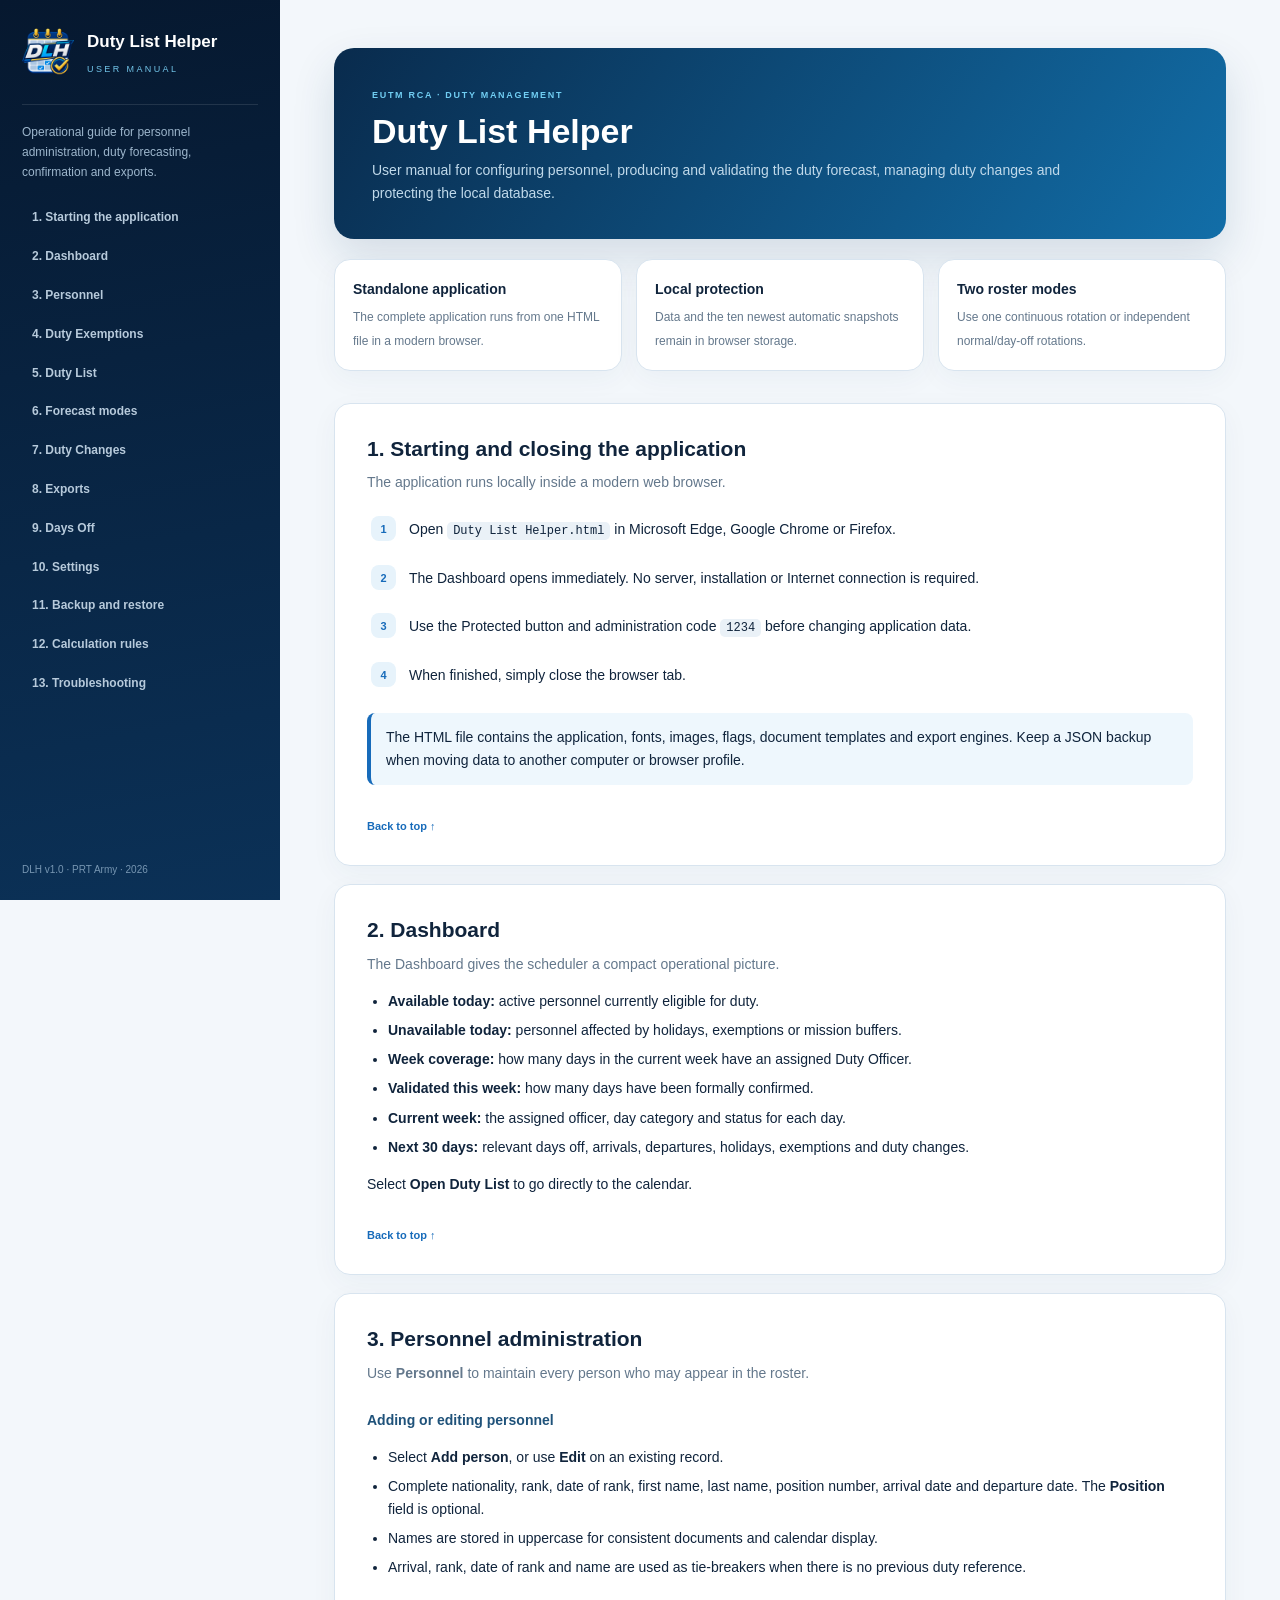
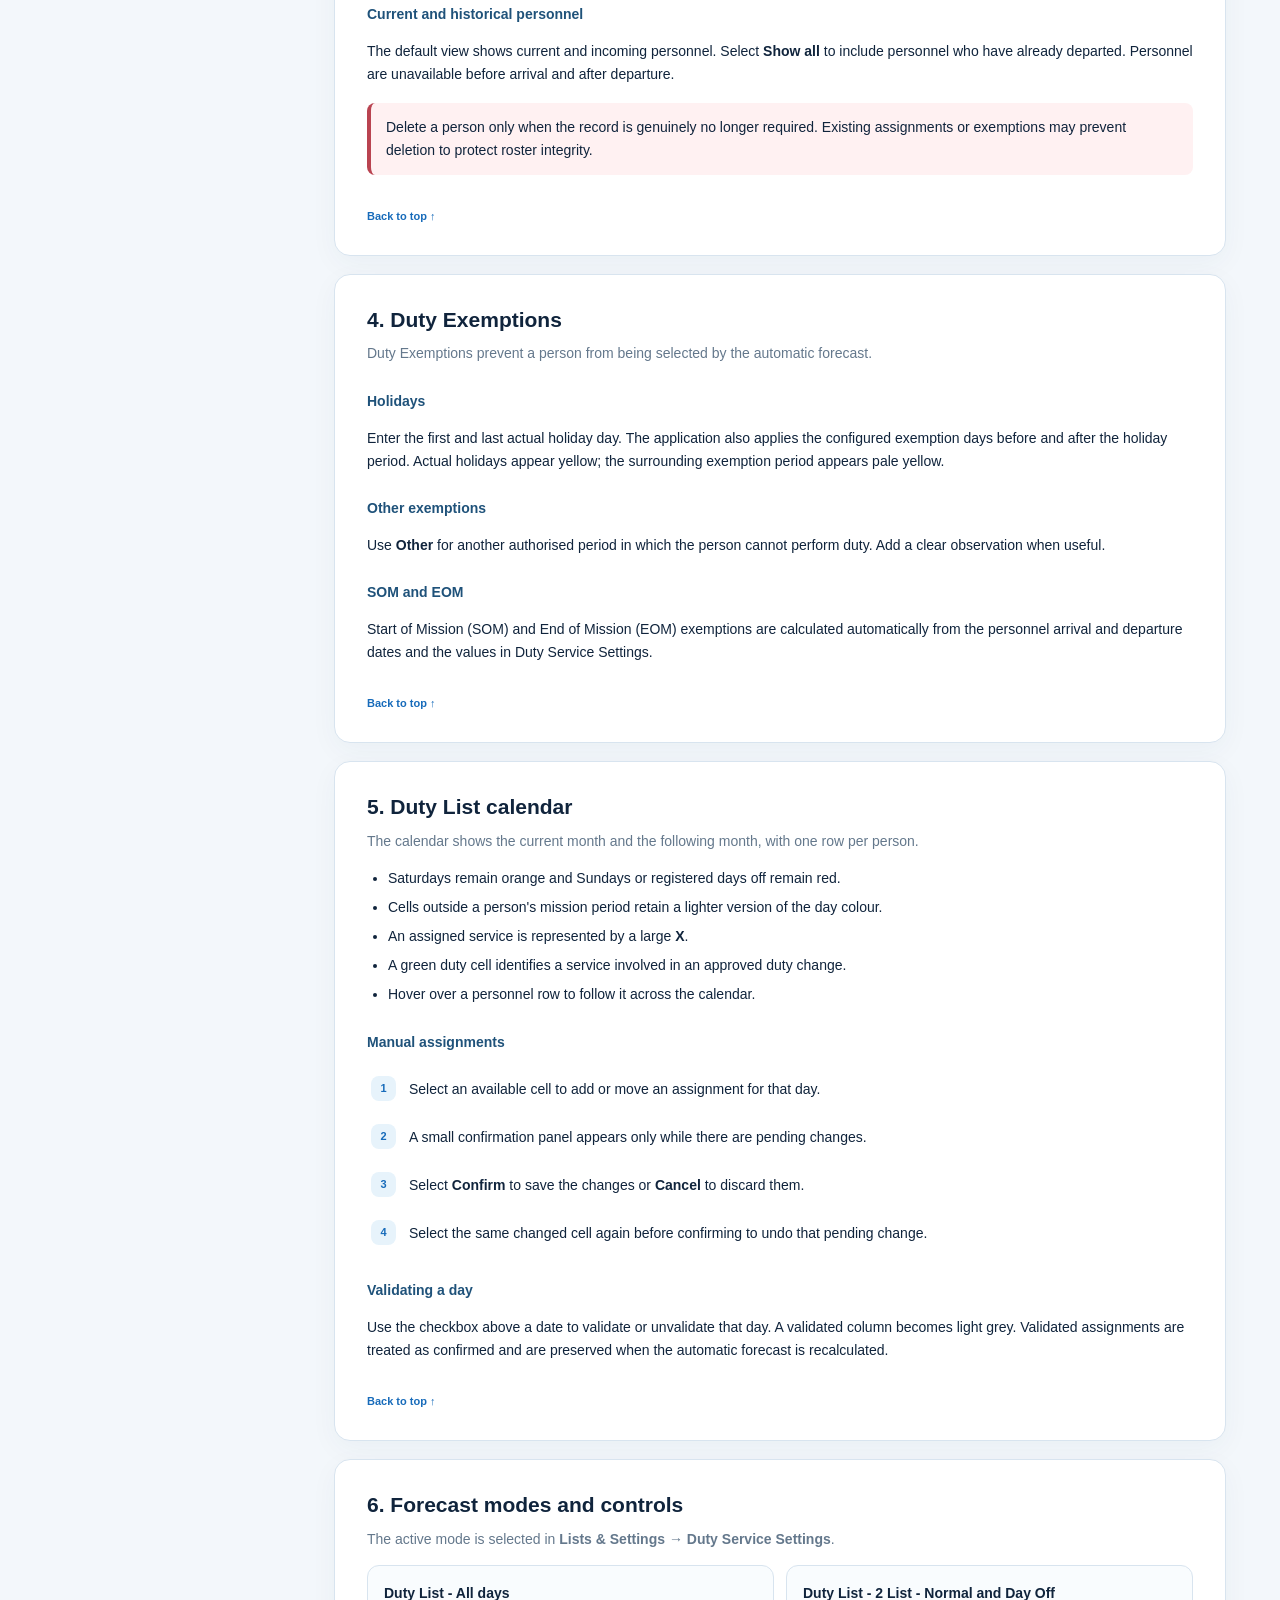
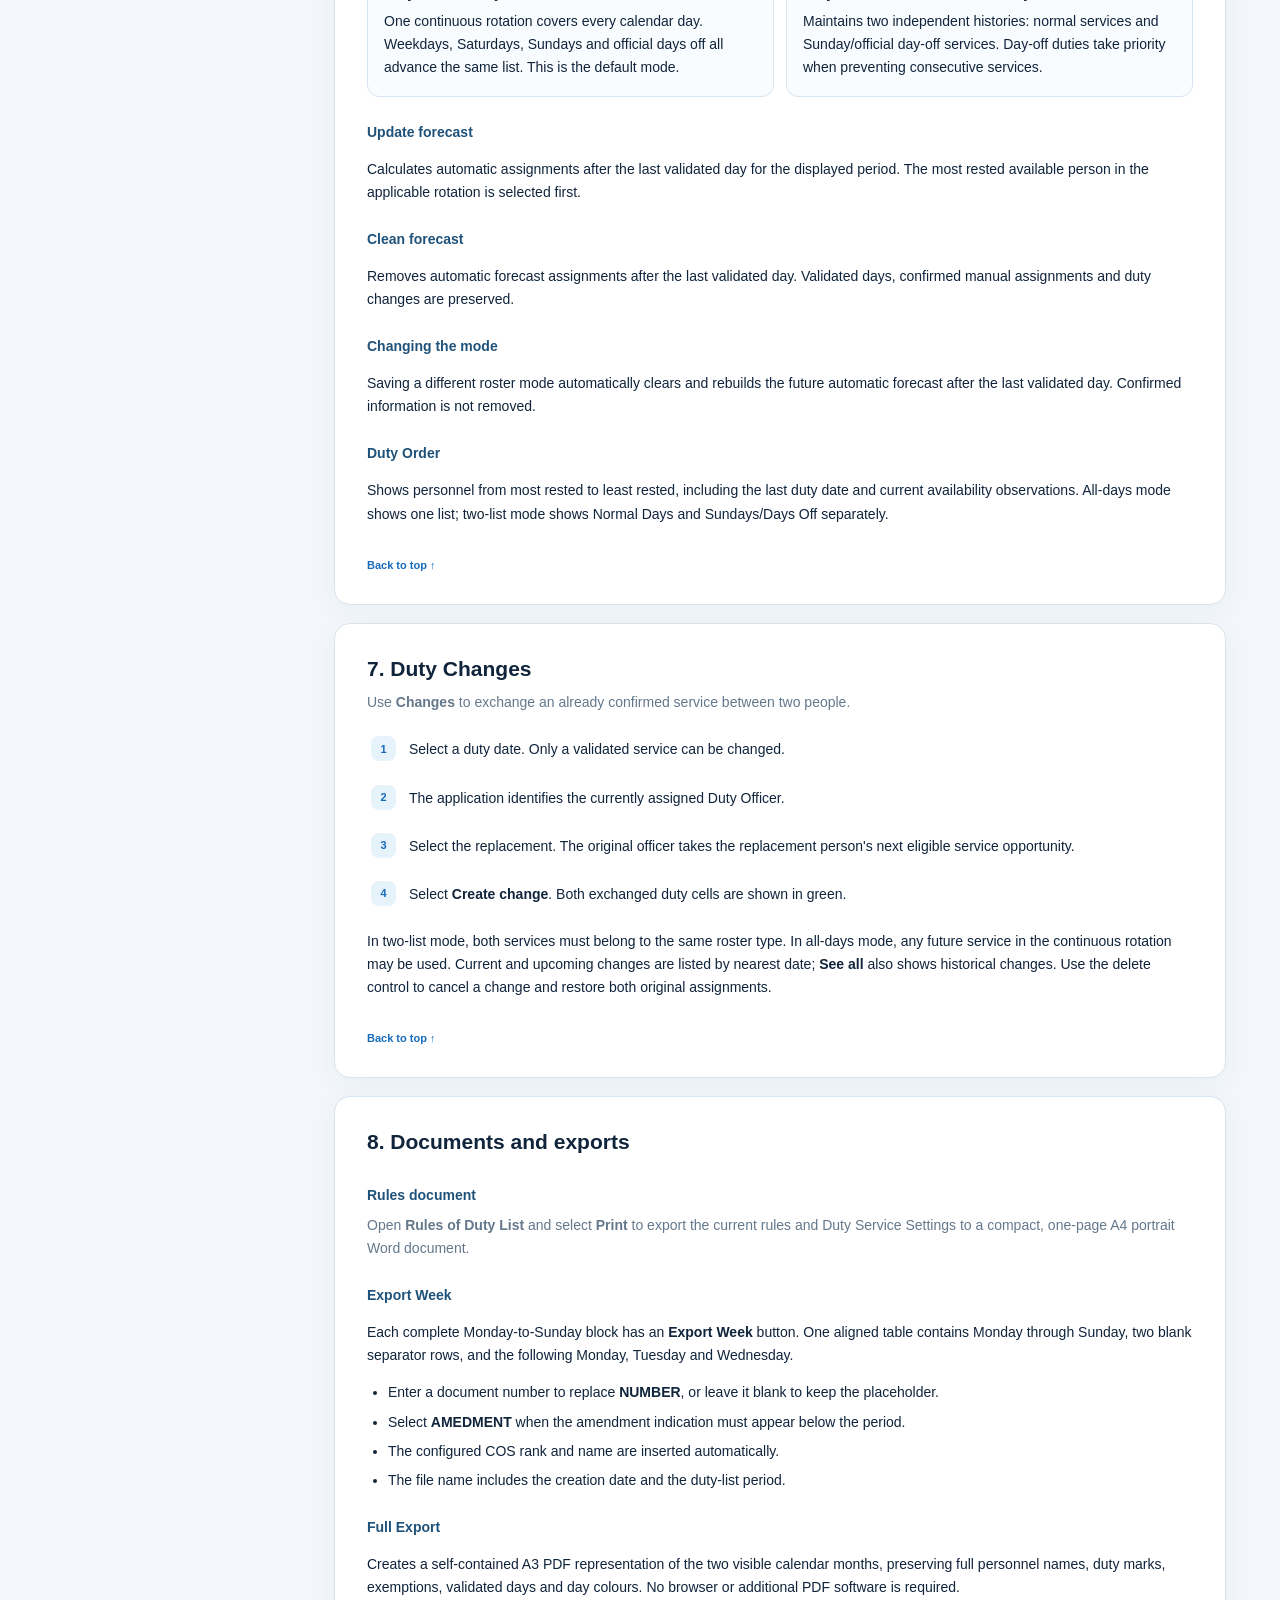
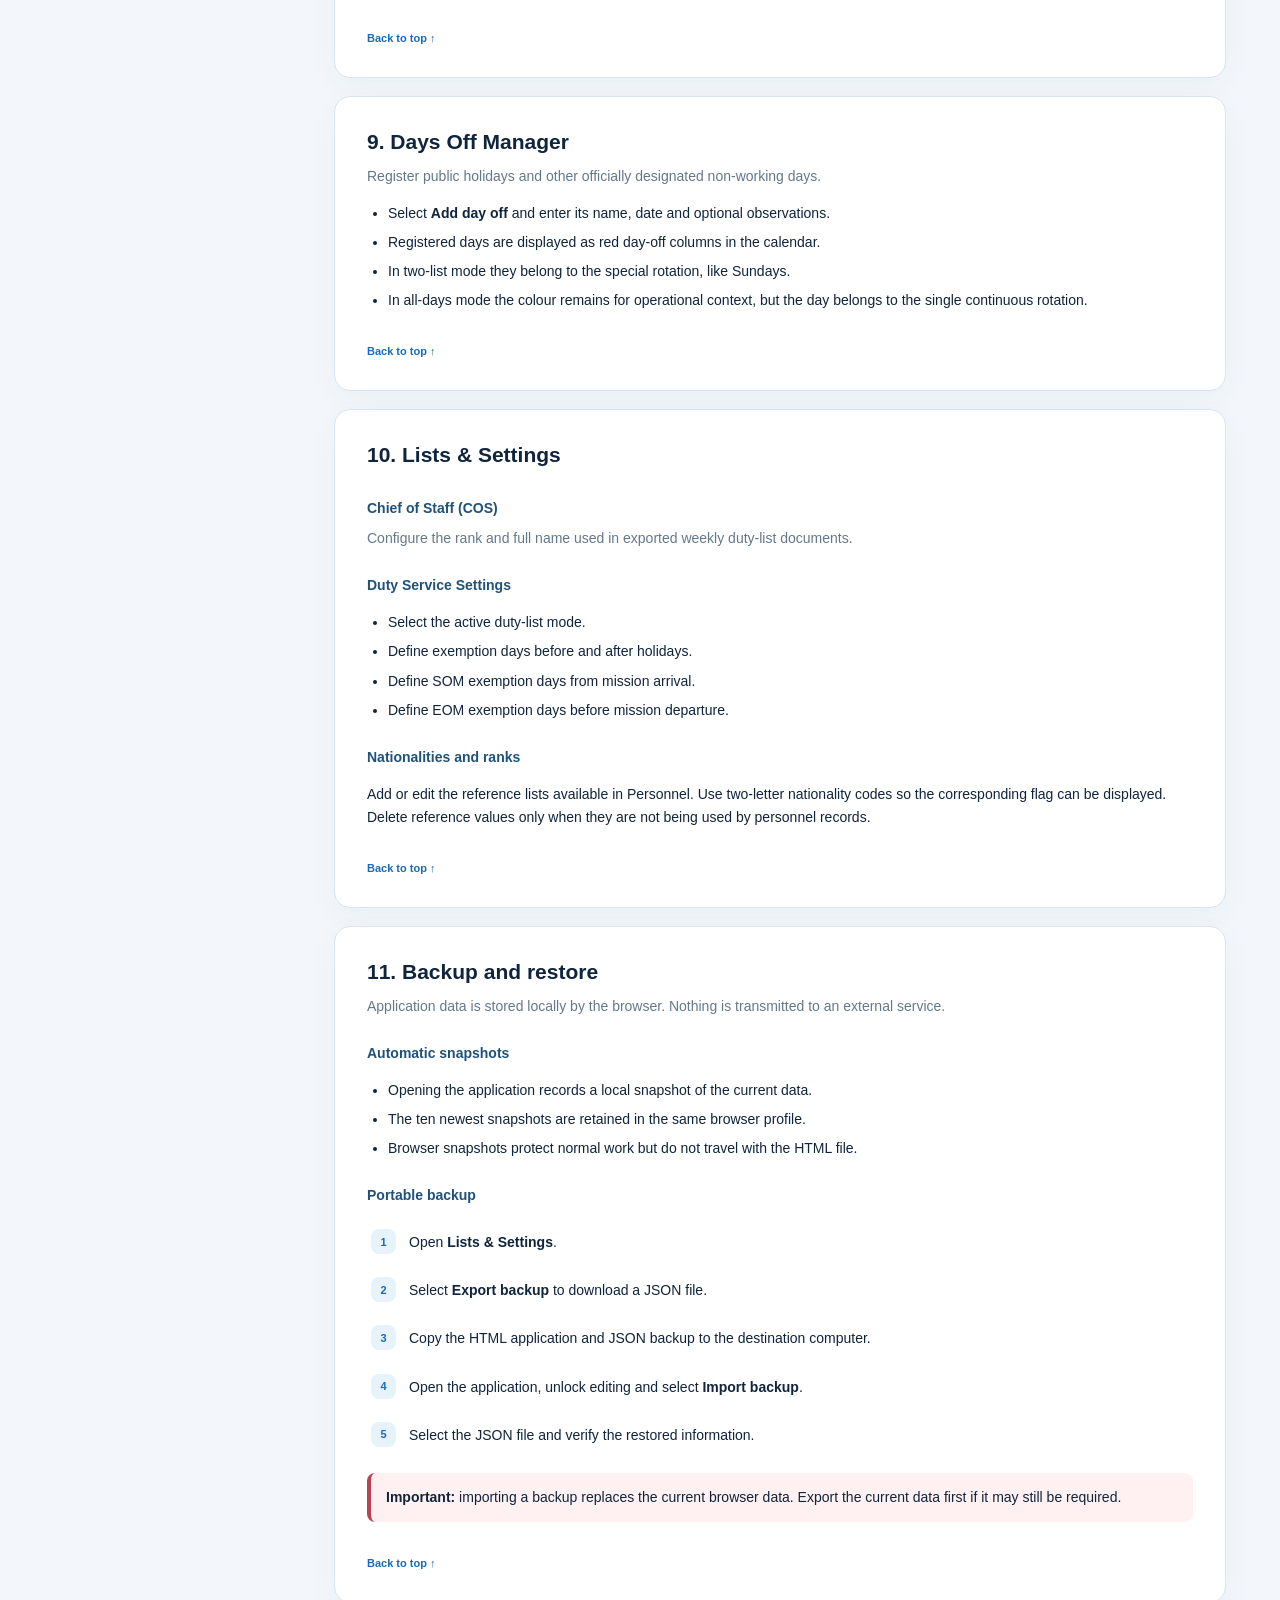
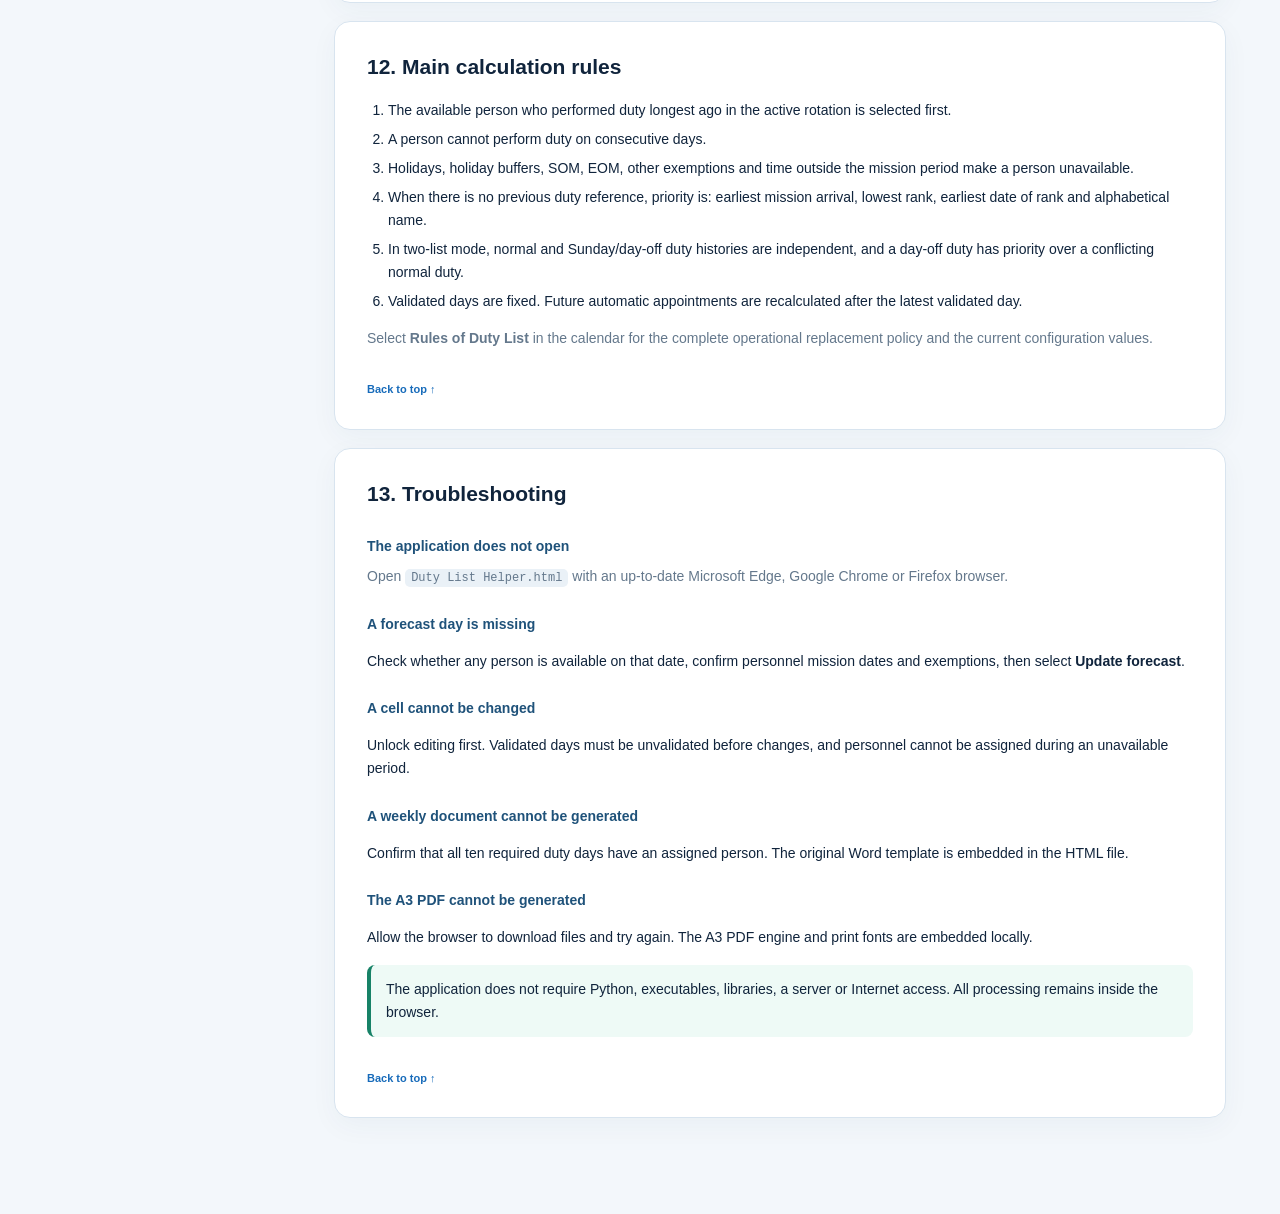
==== src/manual.html @ 27ec4d0c "v1" ====
<!doctype html>
<html lang="en">
<head>
  <meta charset="utf-8">
  <meta name="viewport" content="width=device-width,initial-scale=1">
  <title>Duty List Helper · User Manual</title>
  <link rel="icon" type="image/png" href="/assets/logo_dlh.png">
  <style>
    :root{--navy:#071b36;--blue:#176bba;--cyan:#42b4e5;--ice:#f3f7fb;--ink:#10243c;--muted:#64788c;--line:#d8e4ef;--green:#178267;--amber:#a76812;--red:#b94350}
    *{box-sizing:border-box}html{scroll-behavior:smooth}body{margin:0;background:var(--ice);color:var(--ink);font:14px/1.65 Inter,"Segoe UI",Arial,sans-serif}.layout{display:grid;grid-template-columns:280px minmax(0,1fr);min-height:100vh}.side{position:sticky;top:0;height:100vh;padding:28px 22px;background:linear-gradient(170deg,#06182f,#0b3157);color:#fff}.brand{display:flex;align-items:center;gap:13px;padding-bottom:24px;border-bottom:1px solid #ffffff1c}.brand img{width:52px;height:52px;object-fit:contain}.brand b{display:block;font-size:17px}.brand span{color:#72c5e9;font-size:9px;letter-spacing:2.4px}.side p{margin:18px 0;color:#9db6cc;font-size:12px}.side nav{display:grid;gap:3px}.side nav a{padding:8px 10px;border-radius:8px;color:#b7cadb;text-decoration:none;font-weight:650;font-size:12px}.side nav a:hover{background:#ffffff12;color:#fff}.side footer{position:absolute;left:22px;right:22px;bottom:22px;color:#7796b2;font-size:10px}.content{width:min(1040px,100%);margin:0 auto;padding:48px 54px 80px}.hero{padding:34px 38px;border-radius:20px;background:linear-gradient(125deg,#092b4d,#126ea8);color:#fff;box-shadow:0 18px 44px #123d6023}.eyebrow{font-size:9px;font-weight:800;letter-spacing:1.7px;color:#71cef3}.hero h1{margin:7px 0 8px;font-size:34px;line-height:1.15}.hero p{margin:0;max-width:700px;color:#c0d9ea}.quick{display:grid;grid-template-columns:repeat(3,1fr);gap:14px;margin:20px 0 32px}.quick article,.section{background:#fff;border:1px solid var(--line);border-radius:16px;box-shadow:0 8px 28px #163d5d0b}.quick article{padding:18px}.quick b{display:block;margin-bottom:4px}.quick span{color:var(--muted);font-size:12px}.section{padding:28px 32px;margin:18px 0;scroll-margin-top:18px}.section h2{margin:0 0 5px;font-size:21px}.section>p:first-of-type{margin-top:0;color:var(--muted)}h3{margin:24px 0 7px;font-size:14px;color:#1f527a}ol,ul{padding-left:21px}li{margin:6px 0}.note{margin:16px 0;padding:13px 15px;border-left:4px solid var(--blue);border-radius:8px;background:#eef7fd}.warning{border-color:var(--red);background:#fff1f2}.success{border-color:var(--green);background:#eefaf6}.mode-grid{display:grid;grid-template-columns:1fr 1fr;gap:12px}.mode-grid article{padding:16px;border:1px solid var(--line);border-radius:12px;background:#f9fcfe}.mode-grid b{display:block;margin-bottom:5px}.steps{counter-reset:item;list-style:none;padding:0}.steps li{position:relative;padding:10px 10px 10px 42px;margin:5px 0}.steps li:before{counter-increment:item;content:counter(item);position:absolute;left:4px;top:8px;width:25px;height:25px;border-radius:8px;display:grid;place-items:center;background:#e7f3fb;color:var(--blue);font-weight:800;font-size:11px}code{padding:2px 6px;border-radius:5px;background:#eaf1f7;font-family:Consolas,monospace;font-size:12px}.top{display:inline-block;margin-top:16px;color:var(--blue);text-decoration:none;font-size:11px;font-weight:700}@media(max-width:820px){.layout{display:block}.side{position:relative;height:auto}.side nav,.side footer{display:none}.content{padding:24px 16px 55px}.quick,.mode-grid{grid-template-columns:1fr}.hero{padding:27px}.section{padding:23px}}@media print{body{background:#fff}.layout{display:block}.side,.quick,.top{display:none}.content{width:auto;padding:0}.hero{box-shadow:none;border-radius:0;background:#fff;color:#000;border-bottom:2px solid #000}.hero p,.eyebrow{color:#333}.section{box-shadow:none;break-inside:avoid}}
  </style>
</head>
<body id="top">
<div class="layout">
  <aside class="side">
    <div class="brand"><img src="/assets/logo_dlh.png" alt="DLH"><div><b>Duty List Helper</b><span>USER MANUAL</span></div></div>
    <p>Operational guide for personnel administration, duty forecasting, confirmation and exports.</p>
    <nav>
      <a href="#start">1. Starting the application</a><a href="#dashboard">2. Dashboard</a><a href="#personnel">3. Personnel</a><a href="#exemptions">4. Duty Exemptions</a><a href="#calendar">5. Duty List</a><a href="#forecast">6. Forecast modes</a><a href="#changes">7. Duty Changes</a><a href="#exports">8. Exports</a><a href="#daysoff">9. Days Off</a><a href="#settings">10. Settings</a><a href="#backup">11. Backup and restore</a><a href="#rules">12. Calculation rules</a><a href="#troubleshooting">13. Troubleshooting</a>
    </nav>
    <footer>DLH v1.0 · PRT Army · 2026</footer>
  </aside>
  <main class="content">
    <header class="hero"><span class="eyebrow">EUTM RCA · DUTY MANAGEMENT</span><h1>Duty List Helper</h1><p>User manual for configuring personnel, producing and validating the duty forecast, managing duty changes and protecting the local database.</p></header>
    <div class="quick"><article><b>Standalone application</b><span>The complete application runs from one HTML file in a modern browser.</span></article><article><b>Local protection</b><span>Data and the ten newest automatic snapshots remain in browser storage.</span></article><article><b>Two roster modes</b><span>Use one continuous rotation or independent normal/day-off rotations.</span></article></div>

    <section class="section" id="start"><h2>1. Starting and closing the application</h2><p>The application runs locally inside a modern web browser.</p><ol class="steps"><li>Open <code>Duty List Helper.html</code> in Microsoft Edge, Google Chrome or Firefox.</li><li>The Dashboard opens immediately. No server, installation or Internet connection is required.</li><li>Use the Protected button and administration code <code>1234</code> before changing application data.</li><li>When finished, simply close the browser tab.</li></ol><div class="note">The HTML file contains the application, fonts, images, flags, document templates and export engines. Keep a JSON backup when moving data to another computer or browser profile.</div><a class="top" href="#top">Back to top ↑</a></section>

    <section class="section" id="dashboard"><h2>2. Dashboard</h2><p>The Dashboard gives the scheduler a compact operational picture.</p><ul><li><b>Available today:</b> active personnel currently eligible for duty.</li><li><b>Unavailable today:</b> personnel affected by holidays, exemptions or mission buffers.</li><li><b>Week coverage:</b> how many days in the current week have an assigned Duty Officer.</li><li><b>Validated this week:</b> how many days have been formally confirmed.</li><li><b>Current week:</b> the assigned officer, day category and status for each day.</li><li><b>Next 30 days:</b> relevant days off, arrivals, departures, holidays, exemptions and duty changes.</li></ul><p>Select <b>Open Duty List</b> to go directly to the calendar.</p><a class="top" href="#top">Back to top ↑</a></section>

    <section class="section" id="personnel"><h2>3. Personnel administration</h2><p>Use <b>Personnel</b> to maintain every person who may appear in the roster.</p><h3>Adding or editing personnel</h3><ul><li>Select <b>Add person</b>, or use <b>Edit</b> on an existing record.</li><li>Complete nationality, rank, date of rank, first name, last name, position number, arrival date and departure date. The <b>Position</b> field is optional.</li><li>Names are stored in uppercase for consistent documents and calendar display.</li><li>Arrival, rank, date of rank and name are used as tie-breakers when there is no previous duty reference.</li></ul><h3>Current and historical personnel</h3><p>The default view shows current and incoming personnel. Select <b>Show all</b> to include personnel who have already departed. Personnel are unavailable before arrival and after departure.</p><div class="warning note">Delete a person only when the record is genuinely no longer required. Existing assignments or exemptions may prevent deletion to protect roster integrity.</div><a class="top" href="#top">Back to top ↑</a></section>

    <section class="section" id="exemptions"><h2>4. Duty Exemptions</h2><p>Duty Exemptions prevent a person from being selected by the automatic forecast.</p><h3>Holidays</h3><p>Enter the first and last actual holiday day. The application also applies the configured exemption days before and after the holiday period. Actual holidays appear yellow; the surrounding exemption period appears pale yellow.</p><h3>Other exemptions</h3><p>Use <b>Other</b> for another authorised period in which the person cannot perform duty. Add a clear observation when useful.</p><h3>SOM and EOM</h3><p>Start of Mission (SOM) and End of Mission (EOM) exemptions are calculated automatically from the personnel arrival and departure dates and the values in Duty Service Settings.</p><a class="top" href="#top">Back to top ↑</a></section>

    <section class="section" id="calendar"><h2>5. Duty List calendar</h2><p>The calendar shows the current month and the following month, with one row per person.</p><ul><li>Saturdays remain orange and Sundays or registered days off remain red.</li><li>Cells outside a person's mission period retain a lighter version of the day colour.</li><li>An assigned service is represented by a large <b>X</b>.</li><li>A green duty cell identifies a service involved in an approved duty change.</li><li>Hover over a personnel row to follow it across the calendar.</li></ul><h3>Manual assignments</h3><ol class="steps"><li>Select an available cell to add or move an assignment for that day.</li><li>A small confirmation panel appears only while there are pending changes.</li><li>Select <b>Confirm</b> to save the changes or <b>Cancel</b> to discard them.</li><li>Select the same changed cell again before confirming to undo that pending change.</li></ol><h3>Validating a day</h3><p>Use the checkbox above a date to validate or unvalidate that day. A validated column becomes light grey. Validated assignments are treated as confirmed and are preserved when the automatic forecast is recalculated.</p><a class="top" href="#top">Back to top ↑</a></section>

    <section class="section" id="forecast"><h2>6. Forecast modes and controls</h2><p>The active mode is selected in <b>Lists &amp; Settings → Duty Service Settings</b>.</p><div class="mode-grid"><article><b>Duty List - All days</b>One continuous rotation covers every calendar day. Weekdays, Saturdays, Sundays and official days off all advance the same list. This is the default mode.</article><article><b>Duty List - 2 List - Normal and Day Off</b>Maintains two independent histories: normal services and Sunday/official day-off services. Day-off duties take priority when preventing consecutive services.</article></div><h3>Update forecast</h3><p>Calculates automatic assignments after the last validated day for the displayed period. The most rested available person in the applicable rotation is selected first.</p><h3>Clean forecast</h3><p>Removes automatic forecast assignments after the last validated day. Validated days, confirmed manual assignments and duty changes are preserved.</p><h3>Changing the mode</h3><p>Saving a different roster mode automatically clears and rebuilds the future automatic forecast after the last validated day. Confirmed information is not removed.</p><h3>Duty Order</h3><p>Shows personnel from most rested to least rested, including the last duty date and current availability observations. All-days mode shows one list; two-list mode shows Normal Days and Sundays/Days Off separately.</p><a class="top" href="#top">Back to top ↑</a></section>

    <section class="section" id="changes"><h2>7. Duty Changes</h2><p>Use <b>Changes</b> to exchange an already confirmed service between two people.</p><ol class="steps"><li>Select a duty date. Only a validated service can be changed.</li><li>The application identifies the currently assigned Duty Officer.</li><li>Select the replacement. The original officer takes the replacement person's next eligible service opportunity.</li><li>Select <b>Create change</b>. Both exchanged duty cells are shown in green.</li></ol><p>In two-list mode, both services must belong to the same roster type. In all-days mode, any future service in the continuous rotation may be used. Current and upcoming changes are listed by nearest date; <b>See all</b> also shows historical changes. Use the delete control to cancel a change and restore both original assignments.</p><a class="top" href="#top">Back to top ↑</a></section>

    <section class="section" id="exports"><h2>8. Documents and exports</h2><h3>Rules document</h3><p>Open <b>Rules of Duty List</b> and select <b>Print</b> to export the current rules and Duty Service Settings to a compact, one-page A4 portrait Word document.</p><h3>Export Week</h3><p>Each complete Monday-to-Sunday block has an <b>Export Week</b> button. One aligned table contains Monday through Sunday, two blank separator rows, and the following Monday, Tuesday and Wednesday.</p><ul><li>Enter a document number to replace <b>NUMBER</b>, or leave it blank to keep the placeholder.</li><li>Select <b>AMEDMENT</b> when the amendment indication must appear below the period.</li><li>The configured COS rank and name are inserted automatically.</li><li>The file name includes the creation date and the duty-list period.</li></ul><h3>Full Export</h3><p>Creates a self-contained A3 PDF representation of the two visible calendar months, preserving full personnel names, duty marks, exemptions, validated days and day colours. No browser or additional PDF software is required.</p><a class="top" href="#top">Back to top ↑</a></section>

    <section class="section" id="daysoff"><h2>9. Days Off Manager</h2><p>Register public holidays and other officially designated non-working days.</p><ul><li>Select <b>Add day off</b> and enter its name, date and optional observations.</li><li>Registered days are displayed as red day-off columns in the calendar.</li><li>In two-list mode they belong to the special rotation, like Sundays.</li><li>In all-days mode the colour remains for operational context, but the day belongs to the single continuous rotation.</li></ul><a class="top" href="#top">Back to top ↑</a></section>

    <section class="section" id="settings"><h2>10. Lists &amp; Settings</h2><h3>Chief of Staff (COS)</h3><p>Configure the rank and full name used in exported weekly duty-list documents.</p><h3>Duty Service Settings</h3><ul><li>Select the active duty-list mode.</li><li>Define exemption days before and after holidays.</li><li>Define SOM exemption days from mission arrival.</li><li>Define EOM exemption days before mission departure.</li></ul><h3>Nationalities and ranks</h3><p>Add or edit the reference lists available in Personnel. Use two-letter nationality codes so the corresponding flag can be displayed. Delete reference values only when they are not being used by personnel records.</p><a class="top" href="#top">Back to top ↑</a></section>

    <section class="section" id="backup"><h2>11. Backup and restore</h2><p>Application data is stored locally by the browser. Nothing is transmitted to an external service.</p><h3>Automatic snapshots</h3><ul><li>Opening the application records a local snapshot of the current data.</li><li>The ten newest snapshots are retained in the same browser profile.</li><li>Browser snapshots protect normal work but do not travel with the HTML file.</li></ul><h3>Portable backup</h3><ol class="steps"><li>Open <b>Lists &amp; Settings</b>.</li><li>Select <b>Export backup</b> to download a JSON file.</li><li>Copy the HTML application and JSON backup to the destination computer.</li><li>Open the application, unlock editing and select <b>Import backup</b>.</li><li>Select the JSON file and verify the restored information.</li></ol><div class="warning note"><b>Important:</b> importing a backup replaces the current browser data. Export the current data first if it may still be required.</div><a class="top" href="#top">Back to top ↑</a></section>

    <section class="section" id="rules"><h2>12. Main calculation rules</h2><ol><li>The available person who performed duty longest ago in the active rotation is selected first.</li><li>A person cannot perform duty on consecutive days.</li><li>Holidays, holiday buffers, SOM, EOM, other exemptions and time outside the mission period make a person unavailable.</li><li>When there is no previous duty reference, priority is: earliest mission arrival, lowest rank, earliest date of rank and alphabetical name.</li><li>In two-list mode, normal and Sunday/day-off duty histories are independent, and a day-off duty has priority over a conflicting normal duty.</li><li>Validated days are fixed. Future automatic appointments are recalculated after the latest validated day.</li></ol><p>Select <b>Rules of Duty List</b> in the calendar for the complete operational replacement policy and the current configuration values.</p><a class="top" href="#top">Back to top ↑</a></section>

    <section class="section" id="troubleshooting"><h2>13. Troubleshooting</h2><h3>The application does not open</h3><p>Open <code>Duty List Helper.html</code> with an up-to-date Microsoft Edge, Google Chrome or Firefox browser.</p><h3>A forecast day is missing</h3><p>Check whether any person is available on that date, confirm personnel mission dates and exemptions, then select <b>Update forecast</b>.</p><h3>A cell cannot be changed</h3><p>Unlock editing first. Validated days must be unvalidated before changes, and personnel cannot be assigned during an unavailable period.</p><h3>A weekly document cannot be generated</h3><p>Confirm that all ten required duty days have an assigned person. The original Word template is embedded in the HTML file.</p><h3>The A3 PDF cannot be generated</h3><p>Allow the browser to download files and try again. The A3 PDF engine and print fonts are embedded locally.</p><div class="success note">The application does not require Python, executables, libraries, a server or Internet access. All processing remains inside the browser.</div><a class="top" href="#top">Back to top ↑</a></section>
  </main>
</div>
</body>
</html>
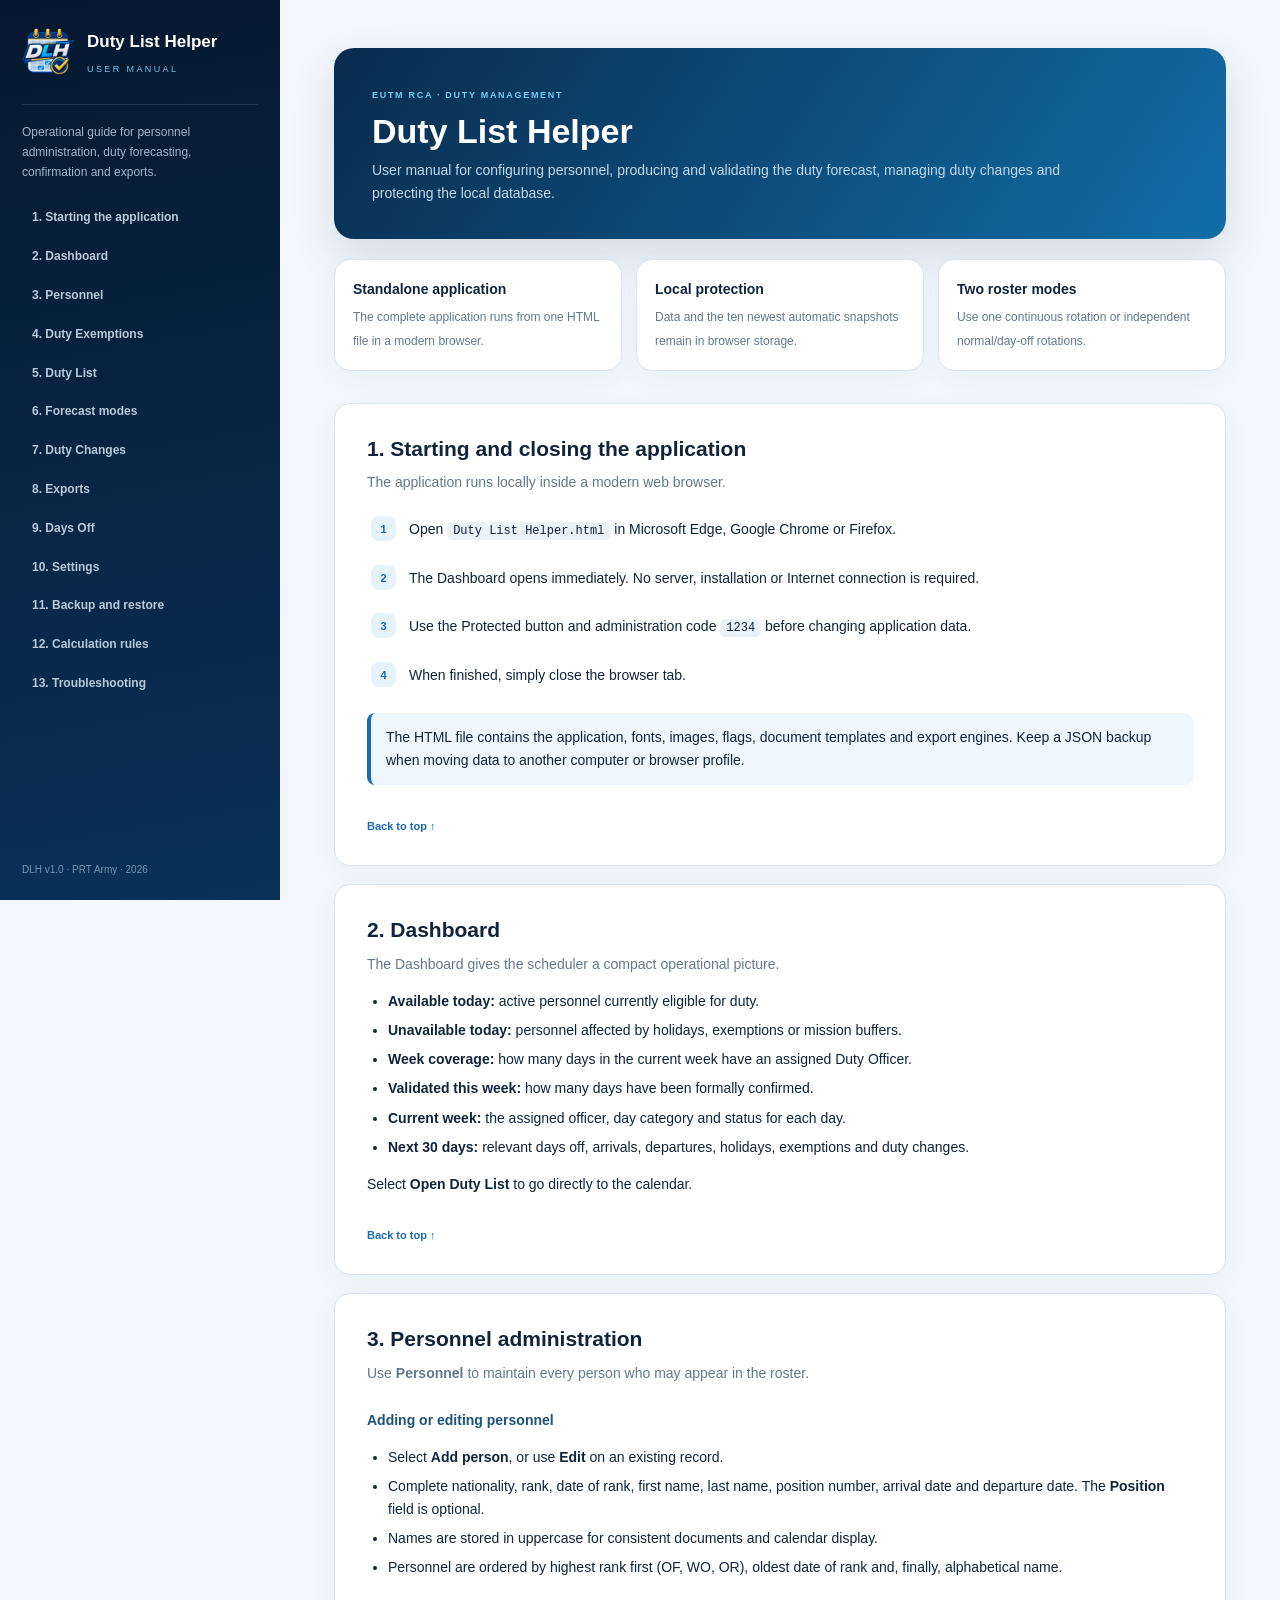
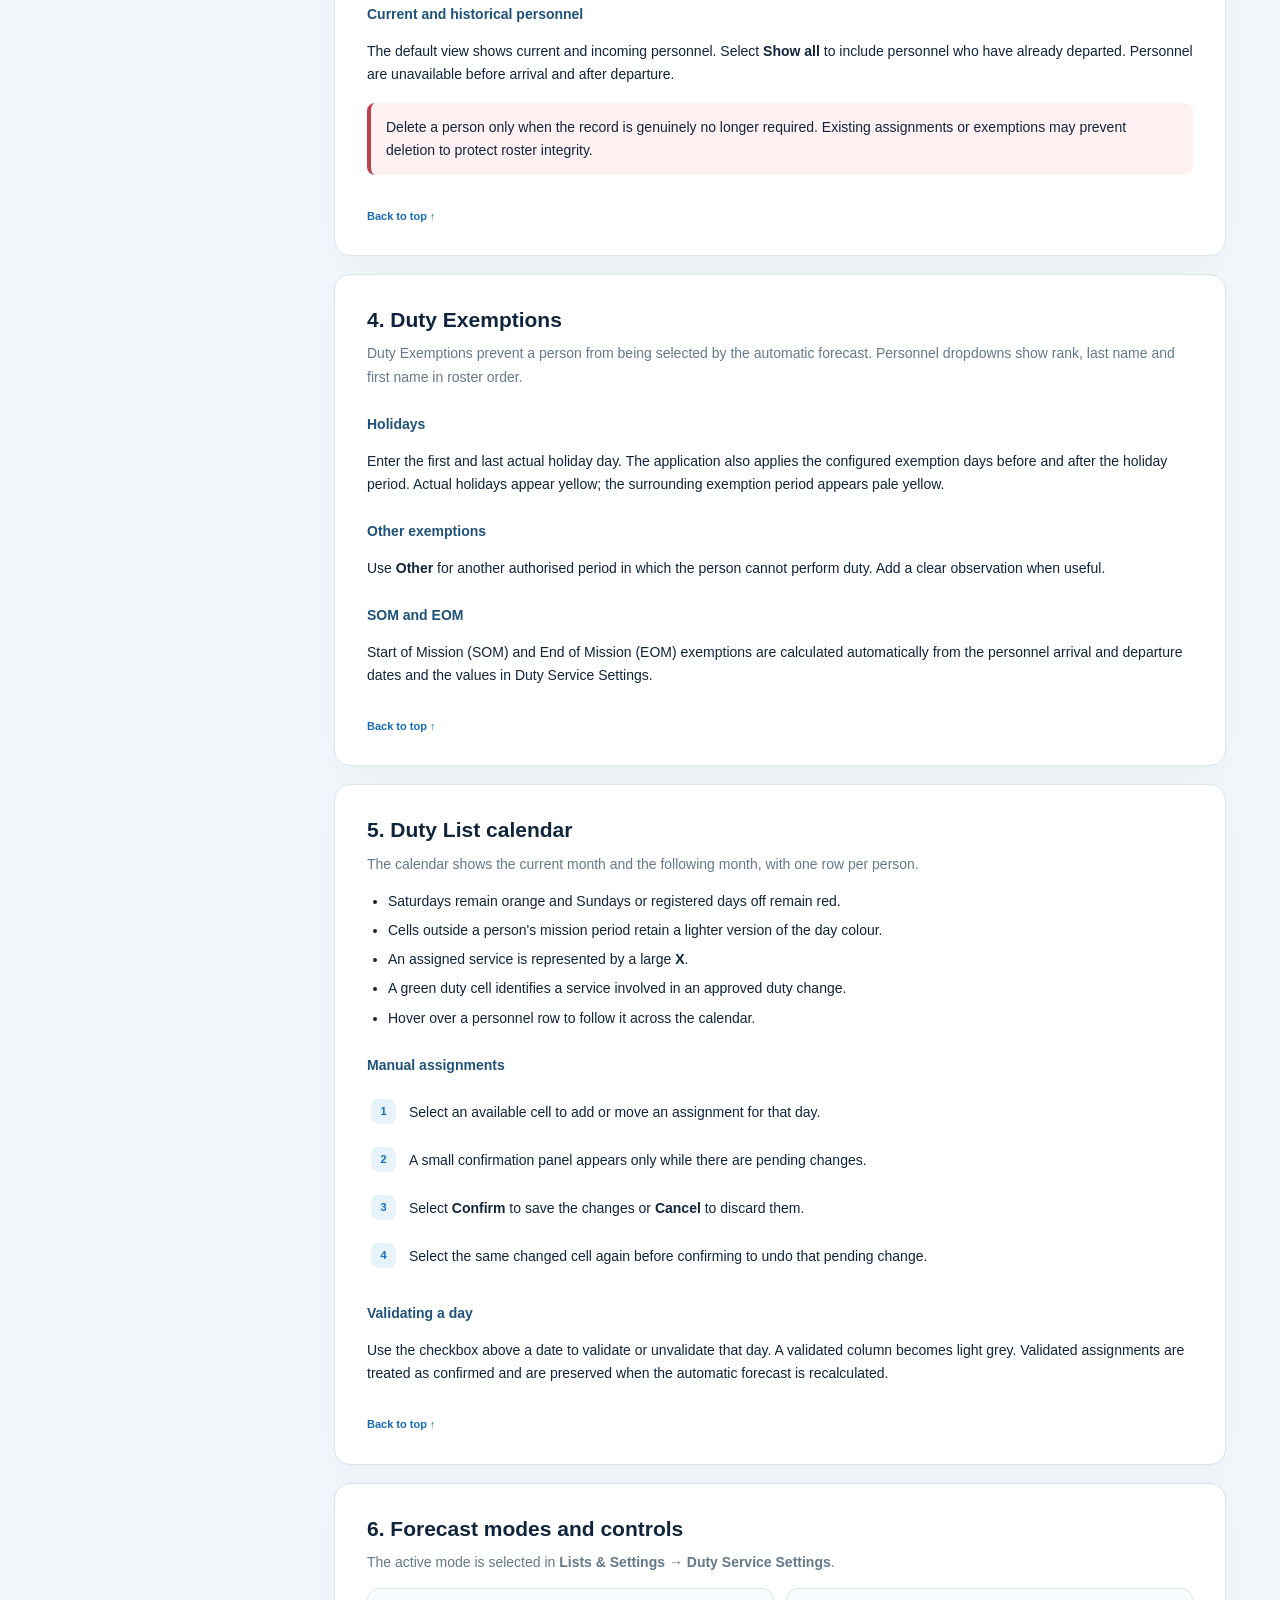
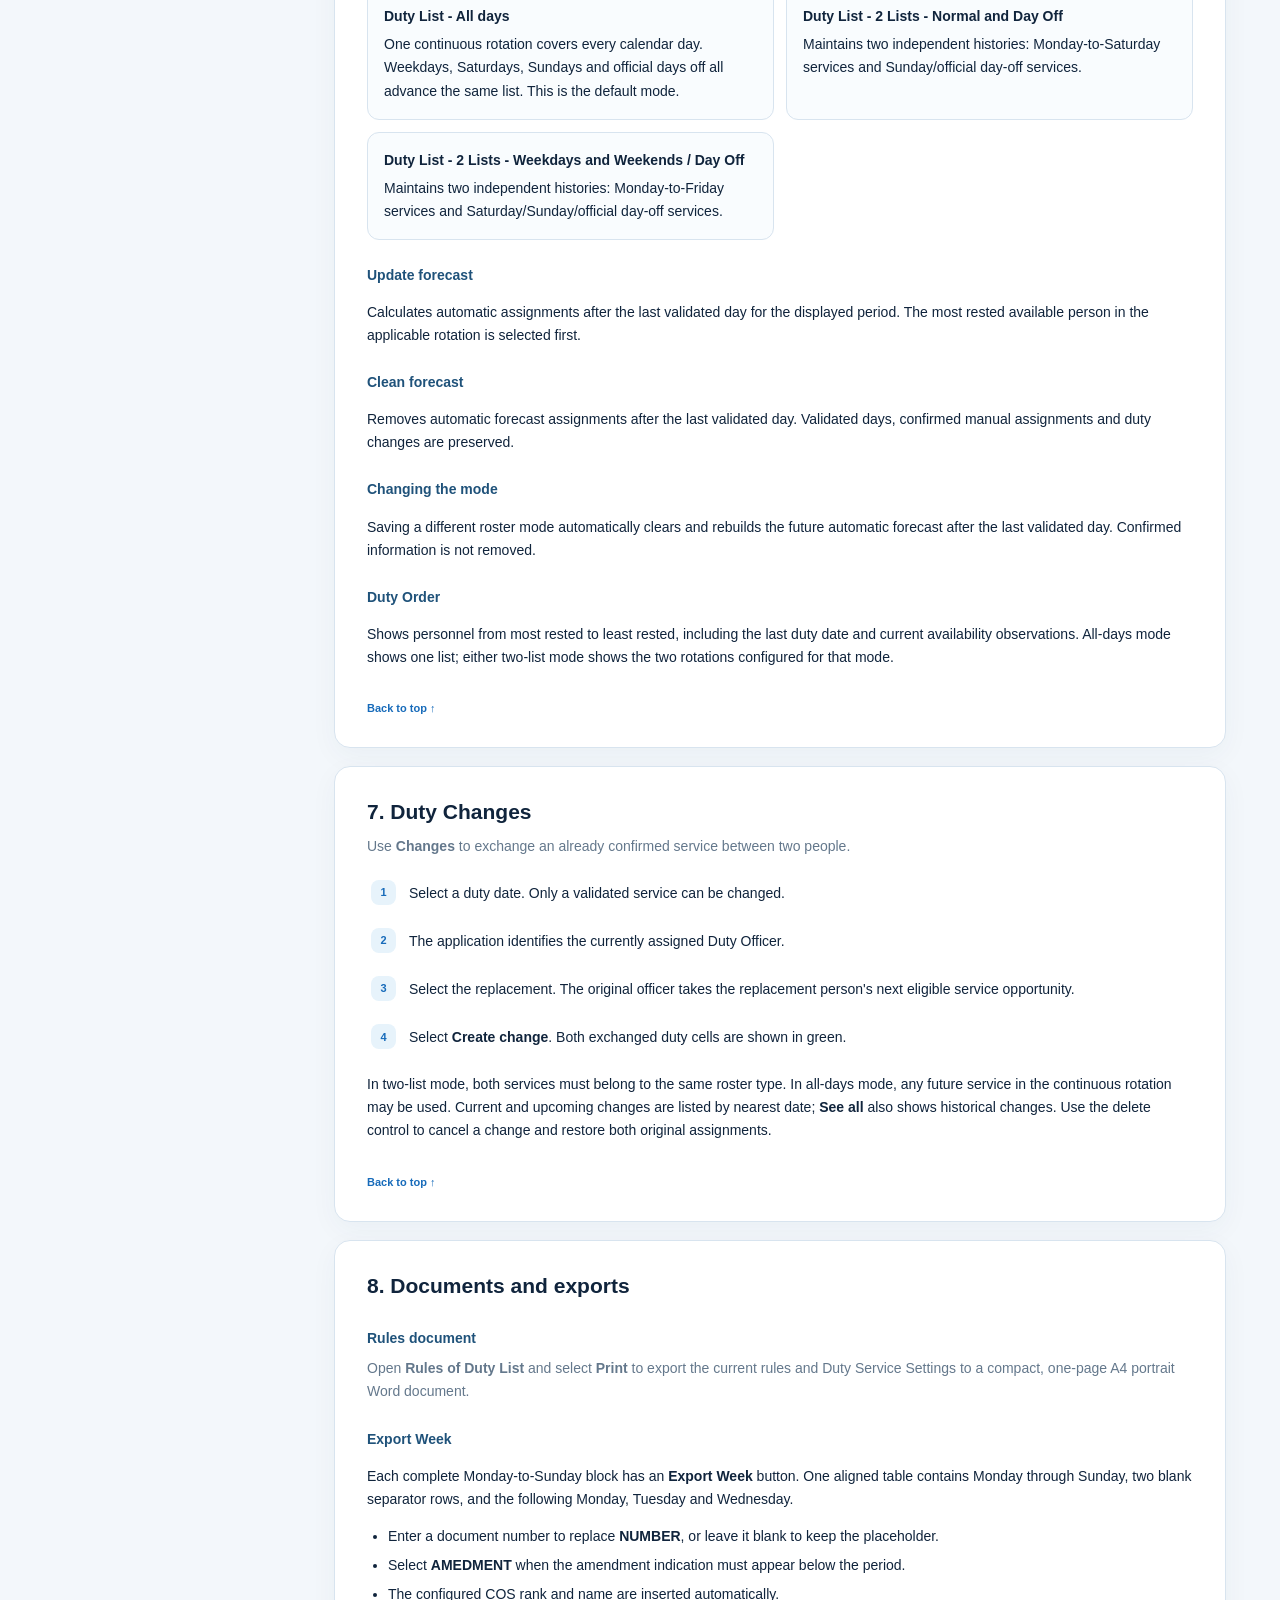
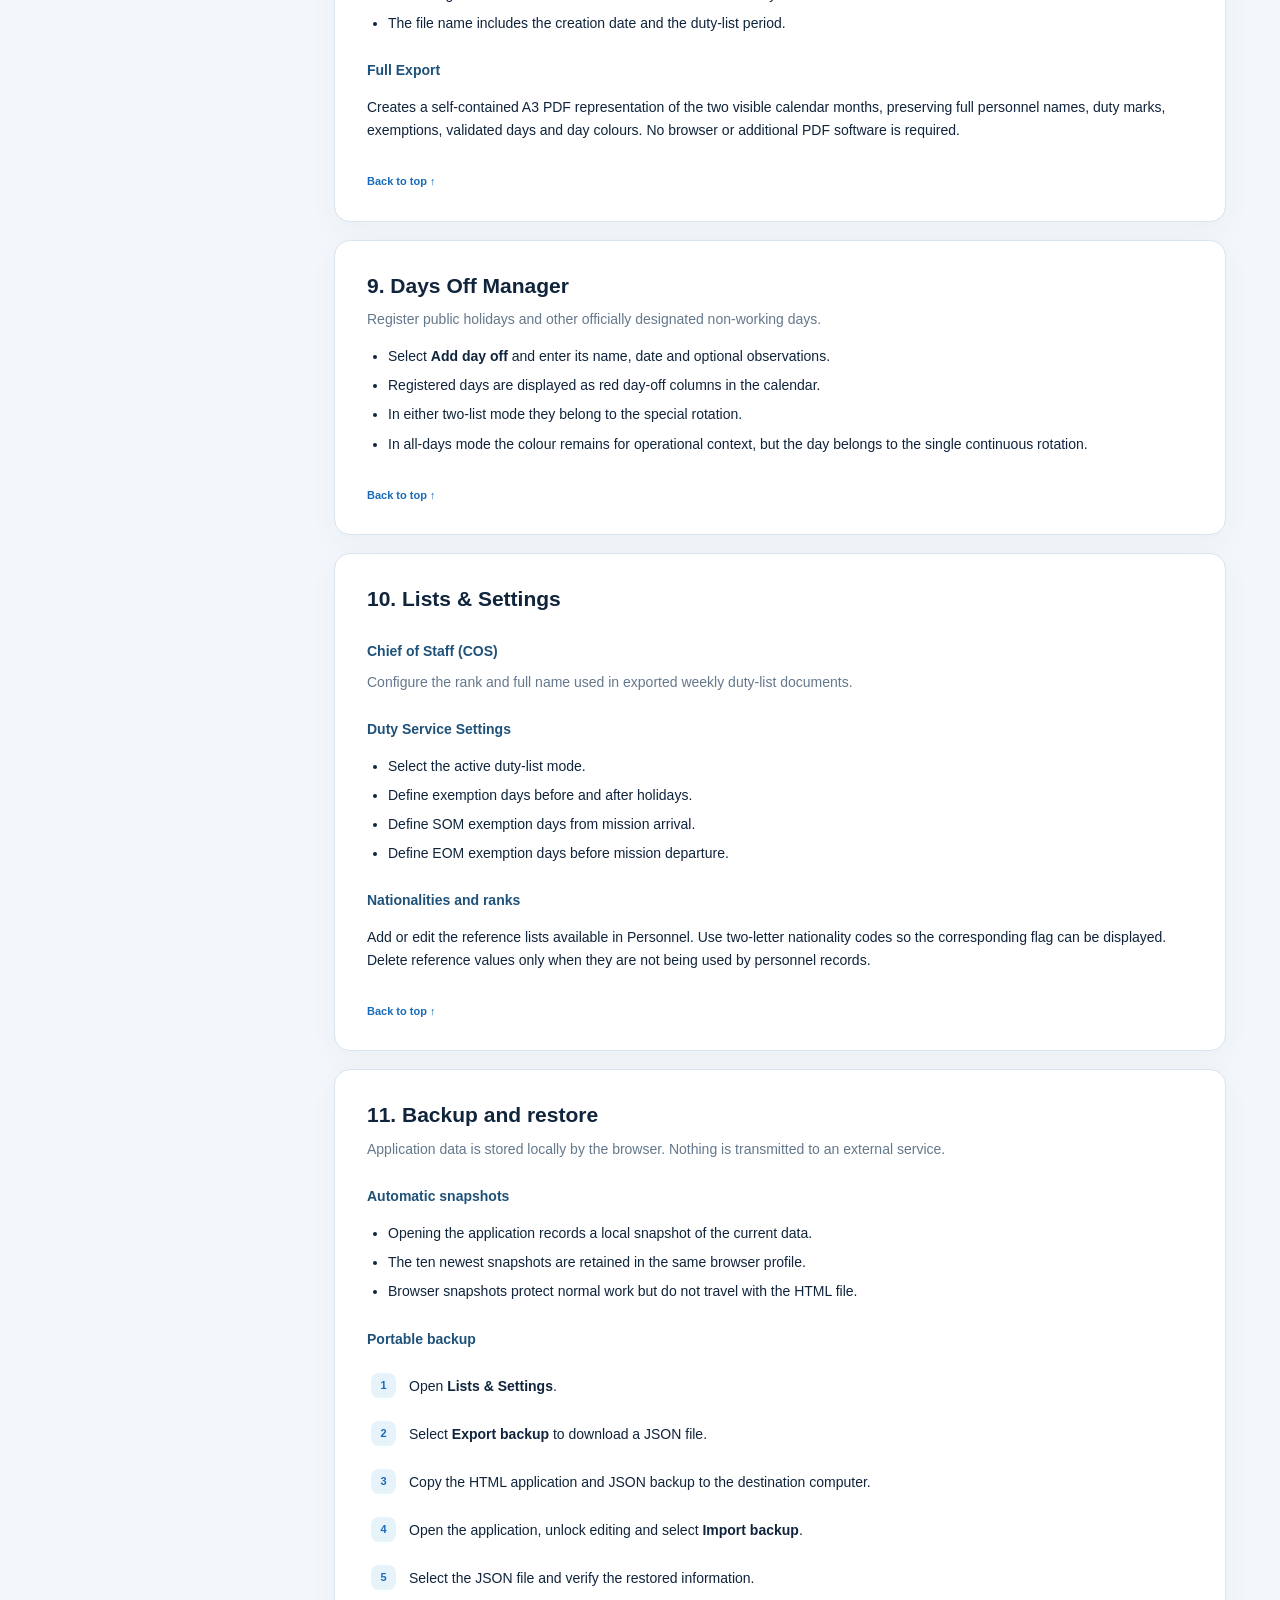
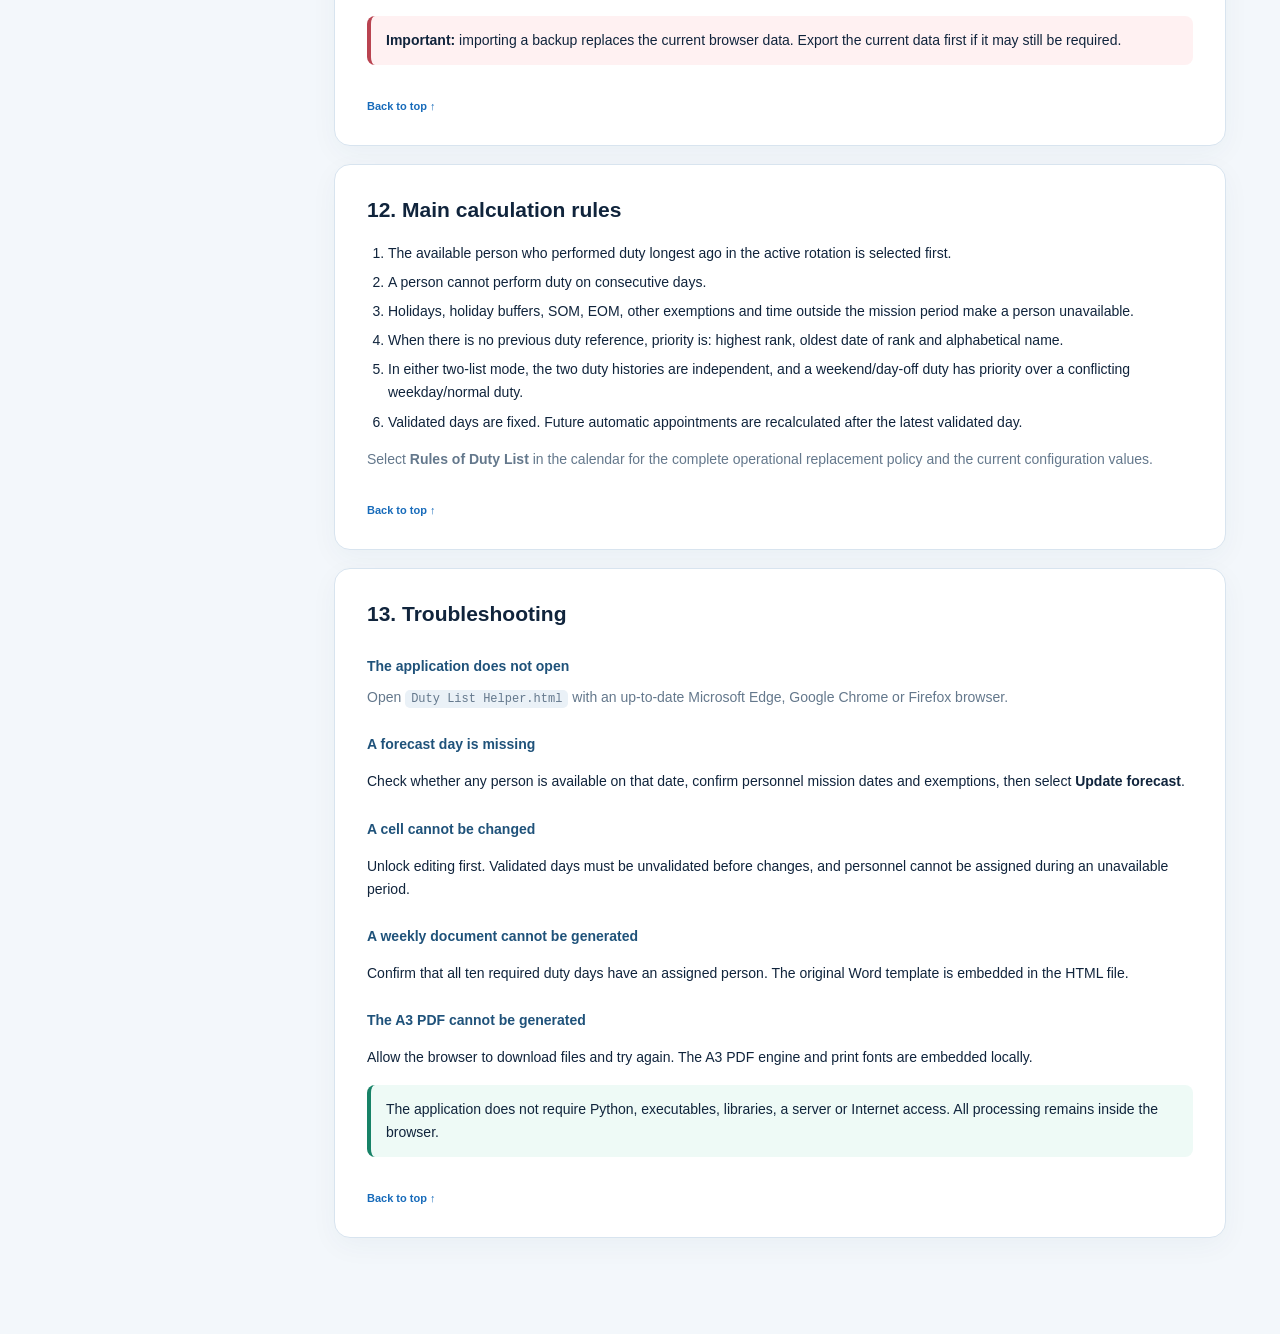
==== commit f1a2260b: "v2" ====
--- a/src/manual.html
+++ b/src/manual.html
@@ -28,25 +28,25 @@
 
     <section class="section" id="dashboard"><h2>2. Dashboard</h2><p>The Dashboard gives the scheduler a compact operational picture.</p><ul><li><b>Available today:</b> active personnel currently eligible for duty.</li><li><b>Unavailable today:</b> personnel affected by holidays, exemptions or mission buffers.</li><li><b>Week coverage:</b> how many days in the current week have an assigned Duty Officer.</li><li><b>Validated this week:</b> how many days have been formally confirmed.</li><li><b>Current week:</b> the assigned officer, day category and status for each day.</li><li><b>Next 30 days:</b> relevant days off, arrivals, departures, holidays, exemptions and duty changes.</li></ul><p>Select <b>Open Duty List</b> to go directly to the calendar.</p><a class="top" href="#top">Back to top ↑</a></section>
 
-    <section class="section" id="personnel"><h2>3. Personnel administration</h2><p>Use <b>Personnel</b> to maintain every person who may appear in the roster.</p><h3>Adding or editing personnel</h3><ul><li>Select <b>Add person</b>, or use <b>Edit</b> on an existing record.</li><li>Complete nationality, rank, date of rank, first name, last name, position number, arrival date and departure date. The <b>Position</b> field is optional.</li><li>Names are stored in uppercase for consistent documents and calendar display.</li><li>Arrival, rank, date of rank and name are used as tie-breakers when there is no previous duty reference.</li></ul><h3>Current and historical personnel</h3><p>The default view shows current and incoming personnel. Select <b>Show all</b> to include personnel who have already departed. Personnel are unavailable before arrival and after departure.</p><div class="warning note">Delete a person only when the record is genuinely no longer required. Existing assignments or exemptions may prevent deletion to protect roster integrity.</div><a class="top" href="#top">Back to top ↑</a></section>
+    <section class="section" id="personnel"><h2>3. Personnel administration</h2><p>Use <b>Personnel</b> to maintain every person who may appear in the roster.</p><h3>Adding or editing personnel</h3><ul><li>Select <b>Add person</b>, or use <b>Edit</b> on an existing record.</li><li>Complete nationality, rank, date of rank, first name, last name, position number, arrival date and departure date. The <b>Position</b> field is optional.</li><li>Names are stored in uppercase for consistent documents and calendar display.</li><li>Personnel are ordered by highest rank first (OF, WO, OR), oldest date of rank and, finally, alphabetical name.</li></ul><h3>Current and historical personnel</h3><p>The default view shows current and incoming personnel. Select <b>Show all</b> to include personnel who have already departed. Personnel are unavailable before arrival and after departure.</p><div class="warning note">Delete a person only when the record is genuinely no longer required. Existing assignments or exemptions may prevent deletion to protect roster integrity.</div><a class="top" href="#top">Back to top ↑</a></section>
 
-    <section class="section" id="exemptions"><h2>4. Duty Exemptions</h2><p>Duty Exemptions prevent a person from being selected by the automatic forecast.</p><h3>Holidays</h3><p>Enter the first and last actual holiday day. The application also applies the configured exemption days before and after the holiday period. Actual holidays appear yellow; the surrounding exemption period appears pale yellow.</p><h3>Other exemptions</h3><p>Use <b>Other</b> for another authorised period in which the person cannot perform duty. Add a clear observation when useful.</p><h3>SOM and EOM</h3><p>Start of Mission (SOM) and End of Mission (EOM) exemptions are calculated automatically from the personnel arrival and departure dates and the values in Duty Service Settings.</p><a class="top" href="#top">Back to top ↑</a></section>
+    <section class="section" id="exemptions"><h2>4. Duty Exemptions</h2><p>Duty Exemptions prevent a person from being selected by the automatic forecast. Personnel dropdowns show rank, last name and first name in roster order.</p><h3>Holidays</h3><p>Enter the first and last actual holiday day. The application also applies the configured exemption days before and after the holiday period. Actual holidays appear yellow; the surrounding exemption period appears pale yellow.</p><h3>Other exemptions</h3><p>Use <b>Other</b> for another authorised period in which the person cannot perform duty. Add a clear observation when useful.</p><h3>SOM and EOM</h3><p>Start of Mission (SOM) and End of Mission (EOM) exemptions are calculated automatically from the personnel arrival and departure dates and the values in Duty Service Settings.</p><a class="top" href="#top">Back to top ↑</a></section>
 
     <section class="section" id="calendar"><h2>5. Duty List calendar</h2><p>The calendar shows the current month and the following month, with one row per person.</p><ul><li>Saturdays remain orange and Sundays or registered days off remain red.</li><li>Cells outside a person's mission period retain a lighter version of the day colour.</li><li>An assigned service is represented by a large <b>X</b>.</li><li>A green duty cell identifies a service involved in an approved duty change.</li><li>Hover over a personnel row to follow it across the calendar.</li></ul><h3>Manual assignments</h3><ol class="steps"><li>Select an available cell to add or move an assignment for that day.</li><li>A small confirmation panel appears only while there are pending changes.</li><li>Select <b>Confirm</b> to save the changes or <b>Cancel</b> to discard them.</li><li>Select the same changed cell again before confirming to undo that pending change.</li></ol><h3>Validating a day</h3><p>Use the checkbox above a date to validate or unvalidate that day. A validated column becomes light grey. Validated assignments are treated as confirmed and are preserved when the automatic forecast is recalculated.</p><a class="top" href="#top">Back to top ↑</a></section>
 
-    <section class="section" id="forecast"><h2>6. Forecast modes and controls</h2><p>The active mode is selected in <b>Lists &amp; Settings → Duty Service Settings</b>.</p><div class="mode-grid"><article><b>Duty List - All days</b>One continuous rotation covers every calendar day. Weekdays, Saturdays, Sundays and official days off all advance the same list. This is the default mode.</article><article><b>Duty List - 2 List - Normal and Day Off</b>Maintains two independent histories: normal services and Sunday/official day-off services. Day-off duties take priority when preventing consecutive services.</article></div><h3>Update forecast</h3><p>Calculates automatic assignments after the last validated day for the displayed period. The most rested available person in the applicable rotation is selected first.</p><h3>Clean forecast</h3><p>Removes automatic forecast assignments after the last validated day. Validated days, confirmed manual assignments and duty changes are preserved.</p><h3>Changing the mode</h3><p>Saving a different roster mode automatically clears and rebuilds the future automatic forecast after the last validated day. Confirmed information is not removed.</p><h3>Duty Order</h3><p>Shows personnel from most rested to least rested, including the last duty date and current availability observations. All-days mode shows one list; two-list mode shows Normal Days and Sundays/Days Off separately.</p><a class="top" href="#top">Back to top ↑</a></section>
+    <section class="section" id="forecast"><h2>6. Forecast modes and controls</h2><p>The active mode is selected in <b>Lists &amp; Settings → Duty Service Settings</b>.</p><div class="mode-grid"><article><b>Duty List - All days</b>One continuous rotation covers every calendar day. Weekdays, Saturdays, Sundays and official days off all advance the same list. This is the default mode.</article><article><b>Duty List - 2 Lists - Normal and Day Off</b>Maintains two independent histories: Monday-to-Saturday services and Sunday/official day-off services.</article><article><b>Duty List - 2 Lists - Weekdays and Weekends / Day Off</b>Maintains two independent histories: Monday-to-Friday services and Saturday/Sunday/official day-off services.</article></div><h3>Update forecast</h3><p>Calculates automatic assignments after the last validated day for the displayed period. The most rested available person in the applicable rotation is selected first.</p><h3>Clean forecast</h3><p>Removes automatic forecast assignments after the last validated day. Validated days, confirmed manual assignments and duty changes are preserved.</p><h3>Changing the mode</h3><p>Saving a different roster mode automatically clears and rebuilds the future automatic forecast after the last validated day. Confirmed information is not removed.</p><h3>Duty Order</h3><p>Shows personnel from most rested to least rested, including the last duty date and current availability observations. All-days mode shows one list; either two-list mode shows the two rotations configured for that mode.</p><a class="top" href="#top">Back to top ↑</a></section>
 
     <section class="section" id="changes"><h2>7. Duty Changes</h2><p>Use <b>Changes</b> to exchange an already confirmed service between two people.</p><ol class="steps"><li>Select a duty date. Only a validated service can be changed.</li><li>The application identifies the currently assigned Duty Officer.</li><li>Select the replacement. The original officer takes the replacement person's next eligible service opportunity.</li><li>Select <b>Create change</b>. Both exchanged duty cells are shown in green.</li></ol><p>In two-list mode, both services must belong to the same roster type. In all-days mode, any future service in the continuous rotation may be used. Current and upcoming changes are listed by nearest date; <b>See all</b> also shows historical changes. Use the delete control to cancel a change and restore both original assignments.</p><a class="top" href="#top">Back to top ↑</a></section>
 
     <section class="section" id="exports"><h2>8. Documents and exports</h2><h3>Rules document</h3><p>Open <b>Rules of Duty List</b> and select <b>Print</b> to export the current rules and Duty Service Settings to a compact, one-page A4 portrait Word document.</p><h3>Export Week</h3><p>Each complete Monday-to-Sunday block has an <b>Export Week</b> button. One aligned table contains Monday through Sunday, two blank separator rows, and the following Monday, Tuesday and Wednesday.</p><ul><li>Enter a document number to replace <b>NUMBER</b>, or leave it blank to keep the placeholder.</li><li>Select <b>AMEDMENT</b> when the amendment indication must appear below the period.</li><li>The configured COS rank and name are inserted automatically.</li><li>The file name includes the creation date and the duty-list period.</li></ul><h3>Full Export</h3><p>Creates a self-contained A3 PDF representation of the two visible calendar months, preserving full personnel names, duty marks, exemptions, validated days and day colours. No browser or additional PDF software is required.</p><a class="top" href="#top">Back to top ↑</a></section>
 
-    <section class="section" id="daysoff"><h2>9. Days Off Manager</h2><p>Register public holidays and other officially designated non-working days.</p><ul><li>Select <b>Add day off</b> and enter its name, date and optional observations.</li><li>Registered days are displayed as red day-off columns in the calendar.</li><li>In two-list mode they belong to the special rotation, like Sundays.</li><li>In all-days mode the colour remains for operational context, but the day belongs to the single continuous rotation.</li></ul><a class="top" href="#top">Back to top ↑</a></section>
+    <section class="section" id="daysoff"><h2>9. Days Off Manager</h2><p>Register public holidays and other officially designated non-working days.</p><ul><li>Select <b>Add day off</b> and enter its name, date and optional observations.</li><li>Registered days are displayed as red day-off columns in the calendar.</li><li>In either two-list mode they belong to the special rotation.</li><li>In all-days mode the colour remains for operational context, but the day belongs to the single continuous rotation.</li></ul><a class="top" href="#top">Back to top ↑</a></section>
 
     <section class="section" id="settings"><h2>10. Lists &amp; Settings</h2><h3>Chief of Staff (COS)</h3><p>Configure the rank and full name used in exported weekly duty-list documents.</p><h3>Duty Service Settings</h3><ul><li>Select the active duty-list mode.</li><li>Define exemption days before and after holidays.</li><li>Define SOM exemption days from mission arrival.</li><li>Define EOM exemption days before mission departure.</li></ul><h3>Nationalities and ranks</h3><p>Add or edit the reference lists available in Personnel. Use two-letter nationality codes so the corresponding flag can be displayed. Delete reference values only when they are not being used by personnel records.</p><a class="top" href="#top">Back to top ↑</a></section>
 
     <section class="section" id="backup"><h2>11. Backup and restore</h2><p>Application data is stored locally by the browser. Nothing is transmitted to an external service.</p><h3>Automatic snapshots</h3><ul><li>Opening the application records a local snapshot of the current data.</li><li>The ten newest snapshots are retained in the same browser profile.</li><li>Browser snapshots protect normal work but do not travel with the HTML file.</li></ul><h3>Portable backup</h3><ol class="steps"><li>Open <b>Lists &amp; Settings</b>.</li><li>Select <b>Export backup</b> to download a JSON file.</li><li>Copy the HTML application and JSON backup to the destination computer.</li><li>Open the application, unlock editing and select <b>Import backup</b>.</li><li>Select the JSON file and verify the restored information.</li></ol><div class="warning note"><b>Important:</b> importing a backup replaces the current browser data. Export the current data first if it may still be required.</div><a class="top" href="#top">Back to top ↑</a></section>
 
-    <section class="section" id="rules"><h2>12. Main calculation rules</h2><ol><li>The available person who performed duty longest ago in the active rotation is selected first.</li><li>A person cannot perform duty on consecutive days.</li><li>Holidays, holiday buffers, SOM, EOM, other exemptions and time outside the mission period make a person unavailable.</li><li>When there is no previous duty reference, priority is: earliest mission arrival, lowest rank, earliest date of rank and alphabetical name.</li><li>In two-list mode, normal and Sunday/day-off duty histories are independent, and a day-off duty has priority over a conflicting normal duty.</li><li>Validated days are fixed. Future automatic appointments are recalculated after the latest validated day.</li></ol><p>Select <b>Rules of Duty List</b> in the calendar for the complete operational replacement policy and the current configuration values.</p><a class="top" href="#top">Back to top ↑</a></section>
+    <section class="section" id="rules"><h2>12. Main calculation rules</h2><ol><li>The available person who performed duty longest ago in the active rotation is selected first.</li><li>A person cannot perform duty on consecutive days.</li><li>Holidays, holiday buffers, SOM, EOM, other exemptions and time outside the mission period make a person unavailable.</li><li>When there is no previous duty reference, priority is: highest rank, oldest date of rank and alphabetical name.</li><li>In either two-list mode, the two duty histories are independent, and a weekend/day-off duty has priority over a conflicting weekday/normal duty.</li><li>Validated days are fixed. Future automatic appointments are recalculated after the latest validated day.</li></ol><p>Select <b>Rules of Duty List</b> in the calendar for the complete operational replacement policy and the current configuration values.</p><a class="top" href="#top">Back to top ↑</a></section>
 
     <section class="section" id="troubleshooting"><h2>13. Troubleshooting</h2><h3>The application does not open</h3><p>Open <code>Duty List Helper.html</code> with an up-to-date Microsoft Edge, Google Chrome or Firefox browser.</p><h3>A forecast day is missing</h3><p>Check whether any person is available on that date, confirm personnel mission dates and exemptions, then select <b>Update forecast</b>.</p><h3>A cell cannot be changed</h3><p>Unlock editing first. Validated days must be unvalidated before changes, and personnel cannot be assigned during an unavailable period.</p><h3>A weekly document cannot be generated</h3><p>Confirm that all ten required duty days have an assigned person. The original Word template is embedded in the HTML file.</p><h3>The A3 PDF cannot be generated</h3><p>Allow the browser to download files and try again. The A3 PDF engine and print fonts are embedded locally.</p><div class="success note">The application does not require Python, executables, libraries, a server or Internet access. All processing remains inside the browser.</div><a class="top" href="#top">Back to top ↑</a></section>
   </main>
